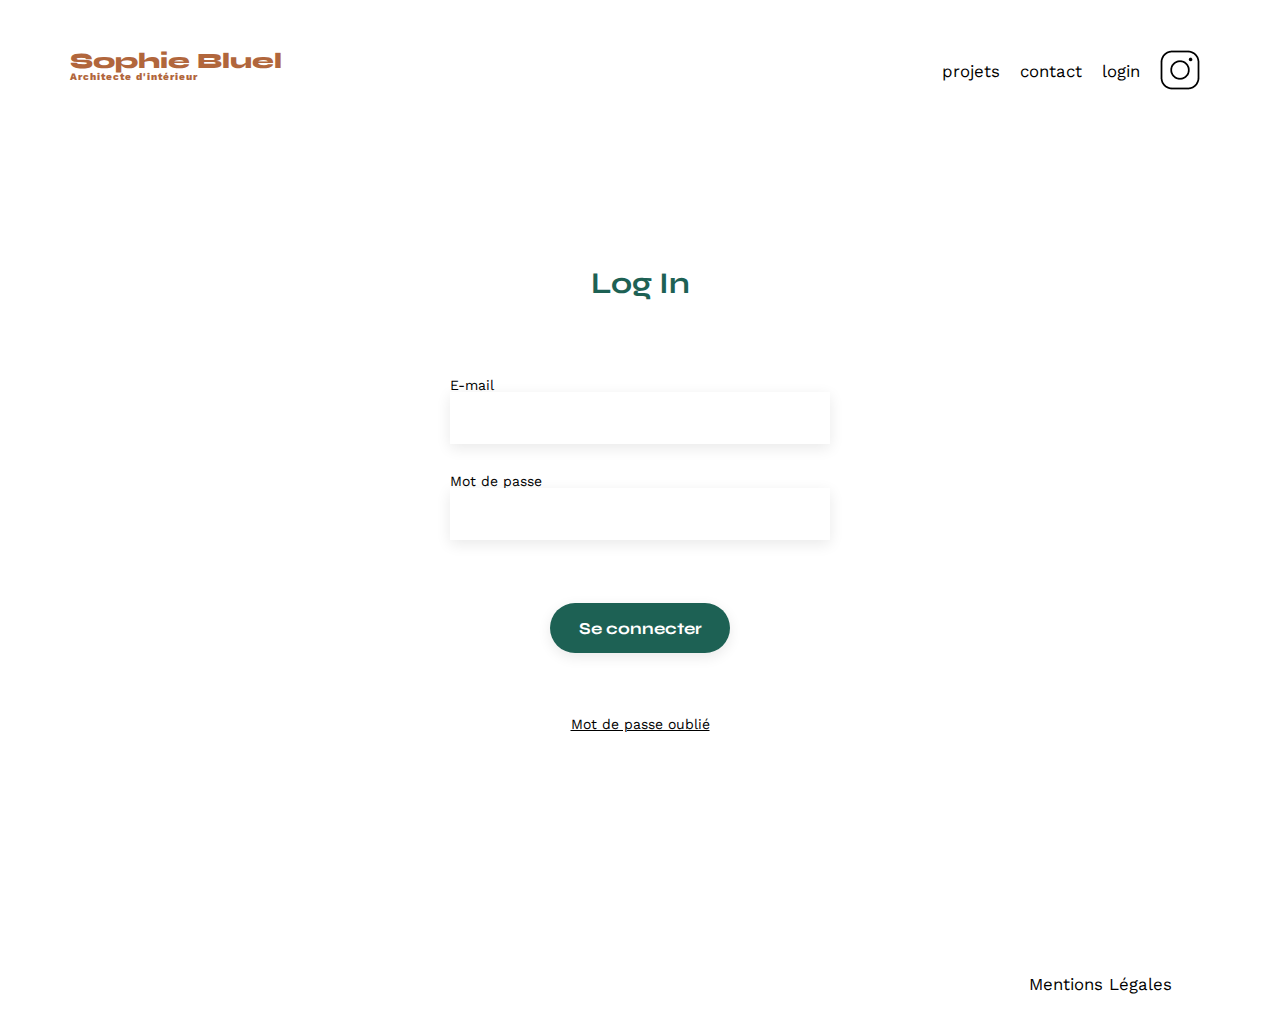
==== FrontEnd/connexion.html @ 5d41d870 "Intégration de la page de connexion" ====
<!DOCTYPE html>
<html lang="fr">
<head>
    <meta charset="UTF-8">
	<title>Sophie Bluel - Architecte d'intérieur</title>
	<meta name="viewport" content="width=device-width, initial-scale=1.0">
	<link rel="preconnect" href="https://fonts.googleapis.com">
	<link rel="preconnect" href="https://fonts.gstatic.com" crossorigin>
	<link href="https://fonts.googleapis.com/css2?family=Syne:wght@700;800&family=Work+Sans&display=swap" rel="stylesheet">
	<meta name="description" content="">
	<link rel="stylesheet" href="./assets/style.css">
	<link rel="stylesheet" href="./assets/connexion.css">
</head>
<body>
    <header>
        <h1>Sophie Bluel <span>Architecte d'intérieur</span></h1>
        <nav>
            <ul>
                <li>projets</li>
                <li>contact</li>
                <li>login</li>
                <li><img src="./assets/icons/instagram.png" alt="Instagram"></li>
            </ul>
        </nav>
    </header>
    <main>
        <div id="login">
            <h2>Log In</h2>
            <form >
                <div>
                    <label for="email">E-mail</label>
                    <input type="email" name="email" id="email">
                </div>
                <div>
                    <label for="password">Mot de passe</label>
                    <input type="password" name="password" id="password">
                </div>
                <div id="connexion">
                    <input type="submit" value="Se connecter">
                </div>
                <div id="forgot">
                    <p>Mot de passe oublié</p>
                </div>
            </form>
        </div>

    </main>
    <footer>
        <nav>
            <ul>
                <li>Mentions Légales</li>
            </ul>
        </nav>
    </footer>
</body>
</html>
---- FrontEnd/assets/style.css ----
/* http://meyerweb.com/eric/tools/css/reset/
   v2.0 | 20110126
   License: none (public domain)
*/

html, body, div, span, applet, object, iframe,
h1, h2, h3, h4, h5, h6, p, blockquote, pre,
a, abbr, acronym, address, big, cite, code,
del, dfn, em, img, ins, kbd, q, s, samp,
small, strike, strong, sub, sup, tt, var,
b, u, i, center,
dl, dt, dd, ol, ul, li,
fieldset, form, label, legend,
table, caption, tbody, tfoot, thead, tr, th, td,
article, aside, canvas, details, embed,
figure, figcaption, footer, header, hgroup,
menu, nav, output, ruby, section, summary,
time, mark, audio, video {
	margin: 0;
	padding: 0;
	border: 0;
	font-size: 100%;
	font: inherit;
	vertical-align: baseline;
}
/* HTML5 display-role reset for older browsers */
article, aside, details, figcaption, figure,
footer, header, hgroup, menu, nav, section {
	display: block;
}
body {
	line-height: 1;
}
ol, ul {
	list-style: none;
}
blockquote, q {
	quotes: none;
}
blockquote:before, blockquote:after,
q:before, q:after {
	content: '';
	content: none;
}
table {
	border-collapse: collapse;
	border-spacing: 0;
}
/** end reset css**/
body {
	max-width: 1140px;
	margin:auto;
	font-family: 'Work Sans';
	font-size: 14px;
}
header {
	display: flex;
	justify-content: space-between;
	margin: 50px 0
}
section {
	margin: 50px 0;
}

h1{
	display: flex;
	flex-direction: column;
	font-family: 'Syne';
	font-size: 22px;
	font-weight: 800;
	color: #B1663C;
}

h1 > span {
	font-family: 'Work Sans';
	font-size:10px;
	letter-spacing: 0.1em;
}

h2{
	font-family: 'Syne';
	font-weight: 700;
	font-size: 30px;
	color: #1D6154;
}
nav ul {
	display: flex;
	align-items: center;
	list-style-type: none;

}
nav li {
	padding: 0 10px;
	font-size: 1.2em;
}

li:hover {
	color: #B1663C;
}
#introduction {
	display: flex;
	align-items: center;
}
#introduction figure {
	flex: 1
}
#introduction img {
	display: block;
	margin: auto;
	width: 80%;
}

#introduction article {
	flex: 1;
}
#introduction h2 {
	margin-bottom: 1em;
}

#introduction p {
	margin-bottom: 0.5em;
}

.filter {
	text-align: center;
}

input[type="button"]{
	font-family: 'Syne';
	font-size: 16px;
	font-weight: 700;
	color: #1D6154;
	background-color: white;
	padding: 9px 21px ;
	margin : 2em 10px ;
	text-align: center;
	border: solid 1px #1D6154;
	border-radius: 60px;
}

#portfolio h2 {
	text-align: center;
	margin-bottom: 1em;
}

.gallery {
	width: 100%;
	display: grid;
	grid-template-columns: 1fr 1fr 1fr;
	grid-column-gap: 20px;
	grid-row-gap: 20px;
}

.gallery img {
	width: 100%;

}
#contact {
	width: 50%;
margin: auto;
}
#contact > * {
	text-align: center;

}
#contact h2{
	margin-bottom: 20px;
}
#contact form {
	text-align: left;
	margin-top:30px;
	display: flex;
	flex-direction: column;
}

#contact input {
	height: 50px;
	font-size: 1.2em;
	border: none;
	box-shadow: 0px 4px 14px rgba(0, 0, 0, 0.09);
}
#contact label {
	margin: 2em 0 1em 0;
}
#contact textarea {
	border: none;
	box-shadow: 0px 4px 14px rgba(0, 0, 0, 0.09);
}


input[type="submit"]{
	font-family: 'Syne';
	font-weight: 700;
	color: white;
	background-color: #1D6154;
	margin : 2em auto ;
	width: 180px;
	text-align: center;
	border-radius: 60px;
}

footer nav ul {
	display: flex;
	justify-content: flex-end;
	margin: 2em;
}
---- FrontEnd/assets/connexion.css ----
#login {
	width: 50%;
    margin: 175px auto;
    
}

#login h2 {
    text-align: center;
	margin-bottom: 1em;
}

#login form {
    padding: 20px 95px ;
}

#login div {
    text-align: left;
	margin-top:30px;
	display: flex;
	flex-direction: column;
}

#login input {
	height: 50px;
	font-size: 1.2em;
	border: none;
	box-shadow: 0px 4px 14px rgba(0, 0, 0, 0.09);
}

#login p {
    text-align: center;
    text-decoration: underline;
}

footer{
    margin-top: 225px;
}
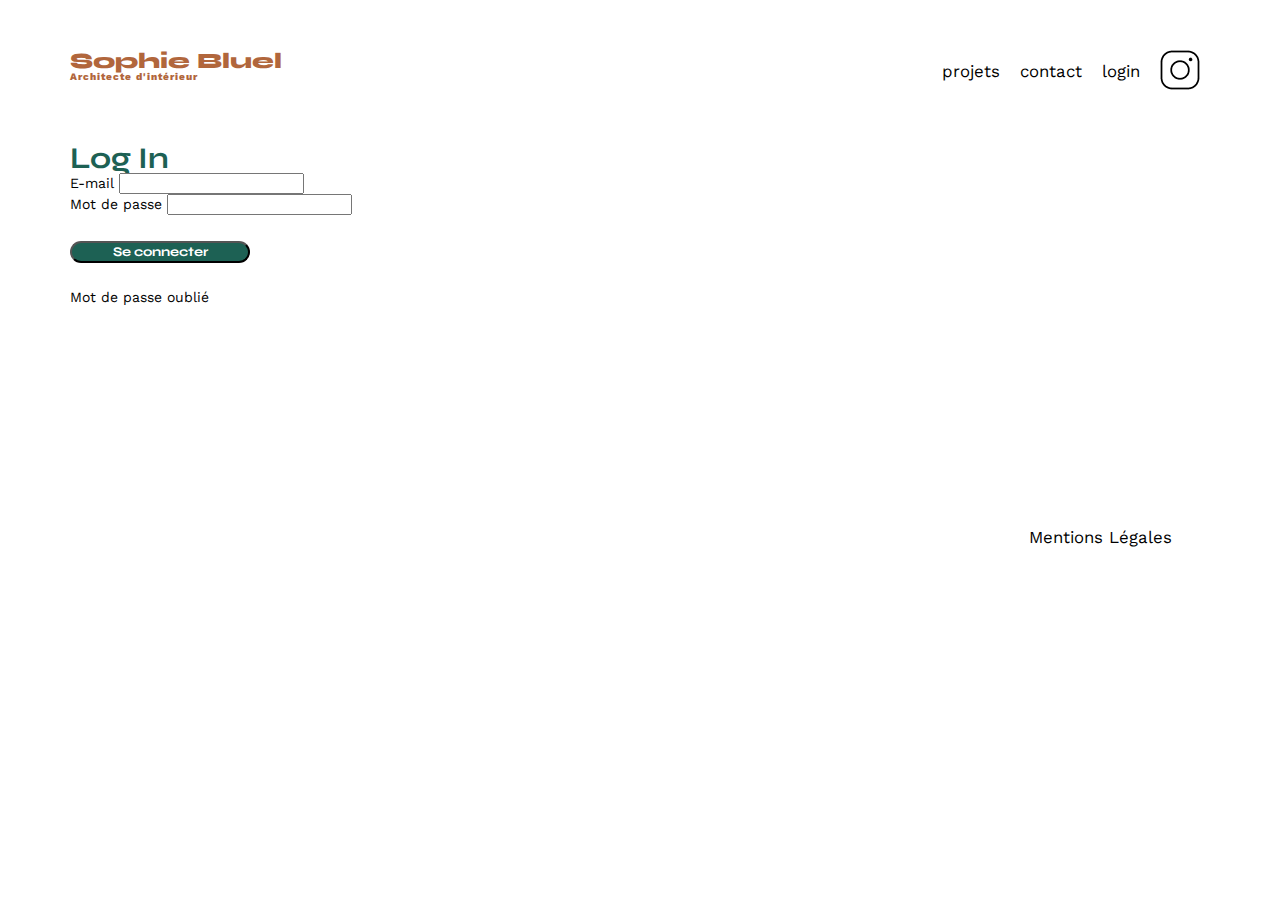
==== commit 8f0c9675: "'id = 'connexion'' changé de place sur form + ajout script connexion.js" ====
--- a/FrontEnd/connexion.html
+++ b/FrontEnd/connexion.html
@@ -10,6 +10,7 @@
 	<meta name="description" content="">
 	<link rel="stylesheet" href="./assets/style.css">
 	<link rel="stylesheet" href="./assets/connexion.css">
+    <script type="module" src="connexion.js"></script>
 </head>
 <body>
     <header>
@@ -18,15 +19,15 @@
             <ul>
                 <li>projets</li>
                 <li>contact</li>
-                <li>login</li>
+                <li class="login">login</li>
                 <li><img src="./assets/icons/instagram.png" alt="Instagram"></li>
             </ul>
         </nav>
     </header>
     <main>
-        <div id="login">
+        <div id="log">
             <h2>Log In</h2>
-            <form >
+            <form id="connexion">
                 <div>
                     <label for="email">E-mail</label>
                     <input type="email" name="email" id="email">
@@ -35,7 +36,7 @@
                     <label for="password">Mot de passe</label>
                     <input type="password" name="password" id="password">
                 </div>
-                <div id="connexion">
+                <div >
                     <input type="submit" value="Se connecter">
                 </div>
                 <div id="forgot">
--- a/FrontEnd/assets/style.css
+++ b/FrontEnd/assets/style.css
@@ -94,9 +94,16 @@
 	font-size: 1.2em;
 }
 
-li:hover {
+li:hover,
+ a:hover {
 	color: #B1663C;
 }
+
+li a {
+	text-decoration: none;
+	color: black;
+}
+
 #introduction {
 	display: flex;
 	align-items: center;
@@ -125,12 +132,30 @@
 	text-align: center;
 }
 
-input[type="button"]{
+.noClick{
 	font-family: 'Syne';
 	font-size: 16px;
 	font-weight: 700;
 	color: #1D6154;
 	background-color: white;
+	padding: 9px 21px ;
+	margin : 2em 10px ;
+	text-align: center;
+	border: solid 1px #1D6154;
+	border-radius: 60px;
+}
+
+.noClick:hover{
+	color: white;
+	background-color: #1D6154;
+}
+
+.click {
+	font-family: 'Syne';
+	font-size: 16px;
+	font-weight: 700;
+	color: white;
+	background-color: #1D6154;
 	padding: 9px 21px ;
 	margin : 2em 10px ;
 	text-align: center;
